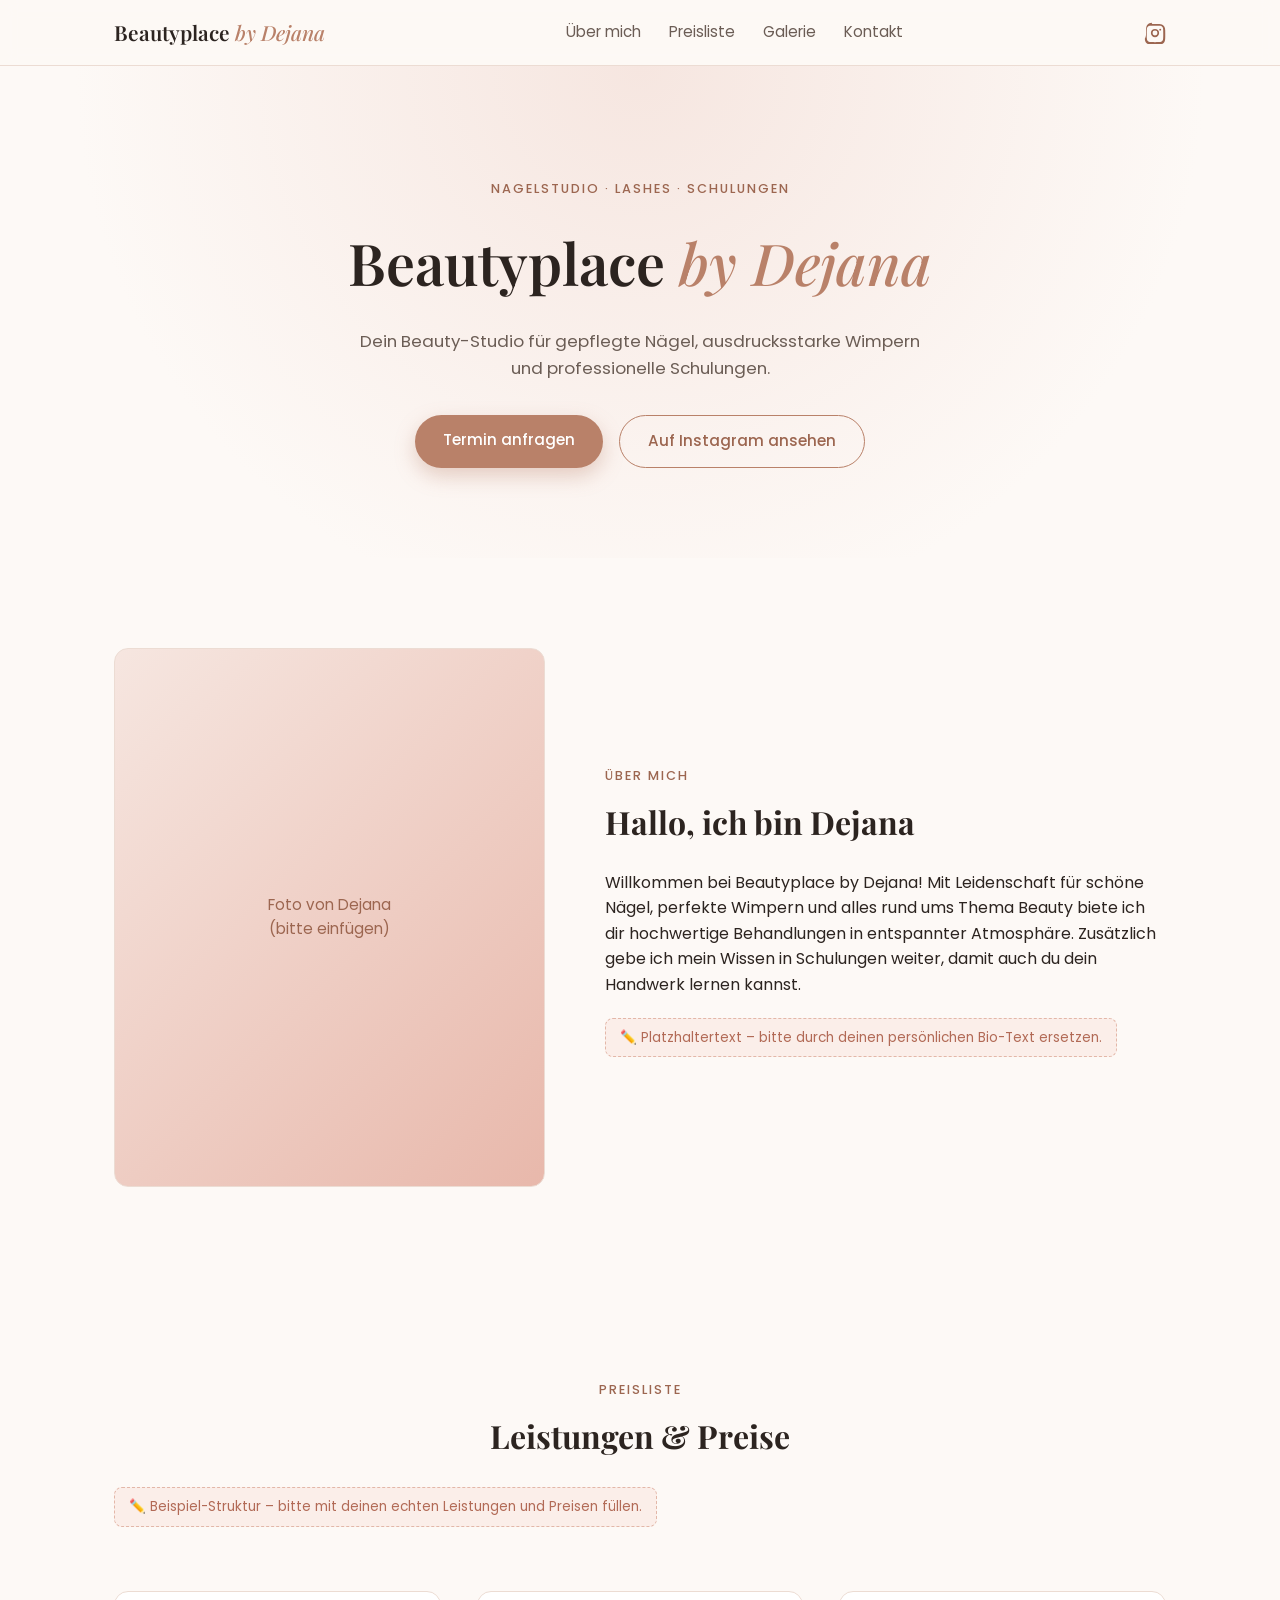
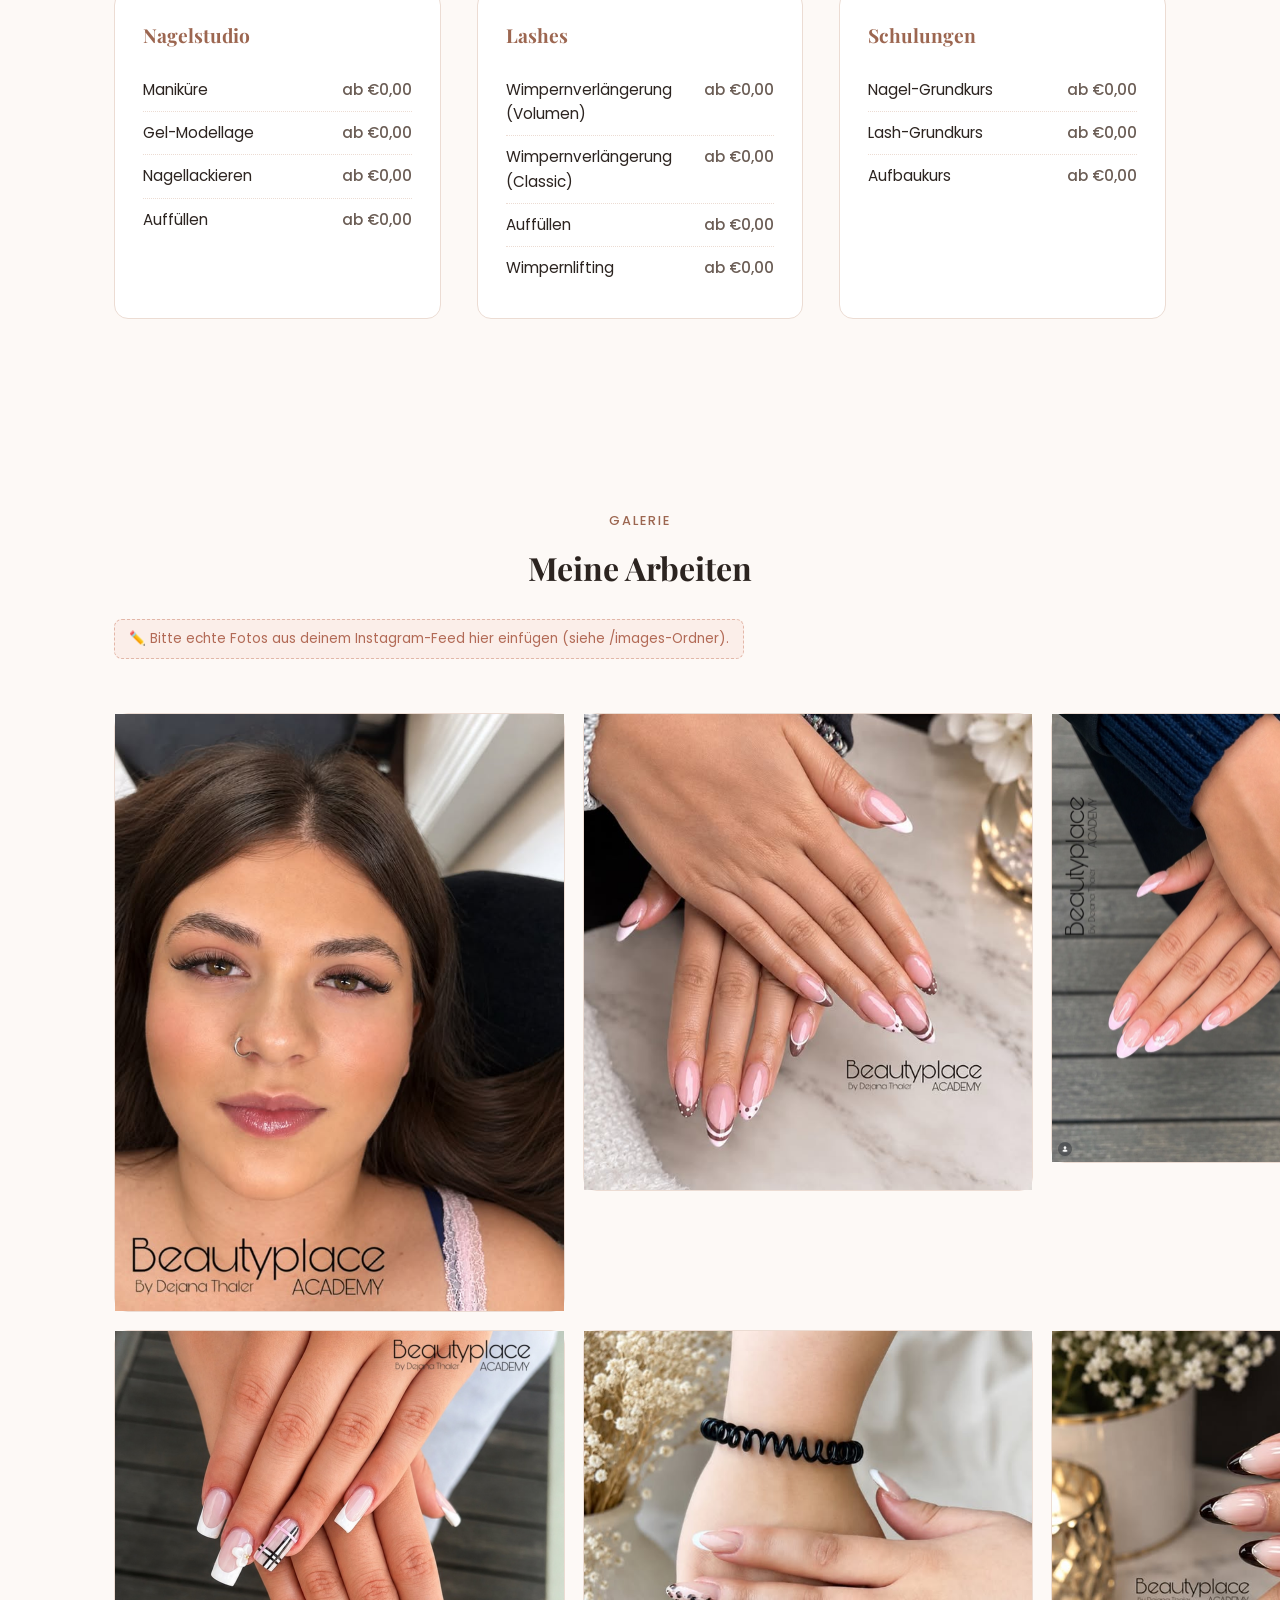
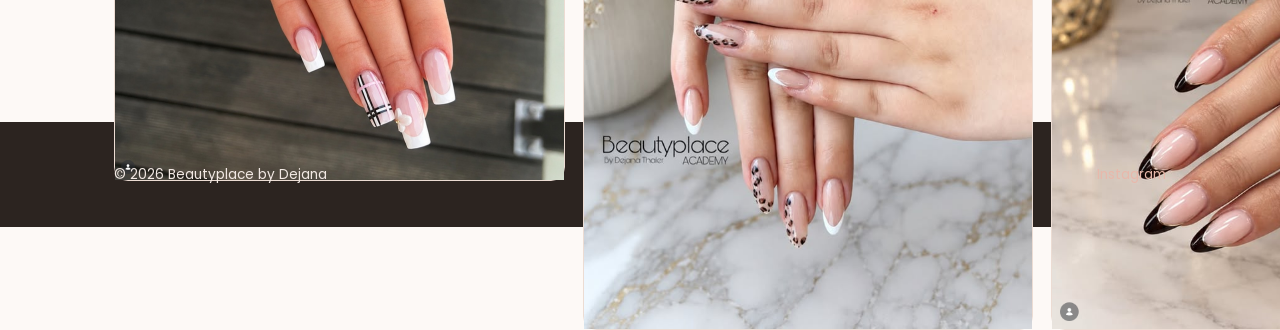
==== index.html @ 409ab1da "img created" ====
<!DOCTYPE html>
<html lang="de">
<head>
<meta charset="UTF-8">
<meta name="viewport" content="width=device-width, initial-scale=1.0">
<title>Beautyplace by Dejana</title>
<meta name="description" content="Beautyplace by Dejana – Nagelstudio, Lashes &amp; Schulungen. Preisliste, Galerie und Kontakt.">
<link rel="preconnect" href="https://fonts.googleapis.com">
<link rel="preconnect" href="https://fonts.gstatic.com" crossorigin>
<link href="https://fonts.googleapis.com/css2?family=Playfair+Display:wght@500;600;700&family=Poppins:wght@300;400;500;600&display=swap" rel="stylesheet">
<link rel="stylesheet" href="styles.css">
</head>
<body>

<header class="site-header">
  <div class="container header-inner">
    <a href="#top" class="logo">Beautyplace <span>by Dejana</span></a>
    <nav class="nav">
      <a href="#ueber-uns">Über mich</a>
      <a href="#preise">Preisliste</a>
      <a href="#galerie">Galerie</a>
      <a href="#kontakt">Kontakt</a>
    </nav>
    <a class="ig-link" href="https://www.instagram.com/beautyplace_by_dejana/" target="_blank" rel="noopener">
      <svg viewBox="0 0 24 24" width="22" height="22" fill="currentColor" aria-hidden="true"><path d="M12 2.2c3.2 0 3.6 0 4.8.1 1.2.1 2 .2 2.7.5.7.3 1.3.6 1.9 1.2.6.6.9 1.2 1.2 1.9.3.7.4 1.5.5 2.7.1 1.2.1 1.6.1 4.8s0 3.6-.1 4.8c-.1 1.2-.2 2-.5 2.7-.3.7-.6 1.3-1.2 1.9-.6.6-1.2.9-1.9 1.2-.7.3-1.5.4-2.7.5-1.2.1-1.6.1-4.8.1s-3.6 0-4.8-.1c-1.2-.1-2-.2-2.7-.5-.7-.3-1.3-.6-1.9-1.2-.6-.6-.9-1.2-1.2-1.9-.3-.7-.4-1.5-.5-2.7C2.2 15.6 2.2 15.2 2.2 12s0-3.6.1-4.8c.1-1.2.2-2 .5-2.7.3-.7.6-1.3 1.2-1.9.6-.6 1.2-.9 1.9-1.2.7-.3 1.5-.4 2.7-.5C8.4 2.2 8.8 2.2 12 2.2zm0 1.8c-3.1 0-3.5 0-4.7.1-1 .05-1.6.2-1.9.3-.5.2-.8.4-1.2.8-.4.4-.6.7-.8 1.2-.1.3-.3.9-.3 1.9-.1 1.2-.1 1.6-.1 4.7s0 3.5.1 4.7c.05 1 .2 1.6.3 1.9.2.5.4.8.8 1.2.4.4.7.6 1.2.8.3.1.9.3 1.9.3 1.2.1 1.6.1 4.7.1s3.5 0 4.7-.1c1-.05 1.6-.2 1.9-.3.5-.2.8-.4 1.2-.8.4-.4.6-.7.8-1.2.1-.3.3-.9.3-1.9.1-1.2.1-1.6.1-4.7s0-3.5-.1-4.7c-.05-1-.2-1.6-.3-1.9-.2-.5-.4-.8-.8-1.2-.4-.4-.7-.6-1.2-.8-.3-.1-.9-.3-1.9-.3-1.2-.1-1.6-.1-4.7-.1zm0 3.5a4.5 4.5 0 110 9 4.5 4.5 0 010-9zm0 1.8a2.7 2.7 0 100 5.4 2.7 2.7 0 000-5.4zm5.7-2a1.05 1.05 0 110 2.1 1.05 1.05 0 010-2.1z"/></svg>
    </a>
    <button class="nav-toggle" aria-label="Menü öffnen" aria-expanded="false">
      <span></span><span></span><span></span>
    </button>
  </div>
</header>

<main id="top">

  <section class="hero">
    <div class="container hero-inner">
      <p class="eyebrow">Nagelstudio · Lashes · Schulungen</p>
      <h1>Beautyplace <span>by Dejana</span></h1>
      <p class="hero-sub">Dein Beauty-Studio für gepflegte Nägel, ausdrucksstarke Wimpern und professionelle Schulungen.</p>
      <div class="hero-cta">
        <a href="#kontakt" class="btn btn-primary">Termin anfragen</a>
        <a href="https://www.instagram.com/beautyplace_by_dejana/" target="_blank" rel="noopener" class="btn btn-ghost">Auf Instagram ansehen</a>
      </div>
    </div>
  </section>

  <section id="ueber-uns" class="section ueber-uns">
    <div class="container two-col">
      <div class="portrait-placeholder">
        <span>Foto von Dejana<br>(bitte einfügen)</span>
      </div>
      <div>
        <p class="section-label">Über mich</p>
        <h2>Hallo, ich bin Dejana</h2>
        <!-- PLATZHALTER: Bitte durch echten Bio-Text ersetzen -->
        <p>
          Willkommen bei Beautyplace by Dejana! Mit Leidenschaft für schöne Nägel, perfekte
          Wimpern und alles rund ums Thema Beauty biete ich dir hochwertige Behandlungen in
          entspannter Atmosphäre. Zusätzlich gebe ich mein Wissen in Schulungen weiter, damit
          auch du dein Handwerk lernen kannst.
        </p>
        <p class="placeholder-note">✏️ Platzhaltertext – bitte durch deinen persönlichen Bio-Text ersetzen.</p>
      </div>
    </div>
  </section>

  <section id="preise" class="section preise">
    <div class="container">
      <p class="section-label center">Preisliste</p>
      <h2 class="center">Leistungen &amp; Preise</h2>
      <p class="placeholder-note center">✏️ Beispiel-Struktur – bitte mit deinen echten Leistungen und Preisen füllen.</p>

      <div class="price-groups">
        <div class="price-group">
          <h3>Nagelstudio</h3>
          <ul class="price-list">
            <li><span>Maniküre</span><span class="dots"></span><span class="price">ab €0,00</span></li>
            <li><span>Gel-Modellage</span><span class="dots"></span><span class="price">ab €0,00</span></li>
            <li><span>Nagellackieren</span><span class="dots"></span><span class="price">ab €0,00</span></li>
            <li><span>Auffüllen</span><span class="dots"></span><span class="price">ab €0,00</span></li>
          </ul>
        </div>

        <div class="price-group">
          <h3>Lashes</h3>
          <ul class="price-list">
            <li><span>Wimpernverlängerung (Volumen)</span><span class="dots"></span><span class="price">ab €0,00</span></li>
            <li><span>Wimpernverlängerung (Classic)</span><span class="dots"></span><span class="price">ab €0,00</span></li>
            <li><span>Auffüllen</span><span class="dots"></span><span class="price">ab €0,00</span></li>
            <li><span>Wimpernlifting</span><span class="dots"></span><span class="price">ab €0,00</span></li>
          </ul>
        </div>

        <div class="price-group">
          <h3>Schulungen</h3>
          <ul class="price-list">
            <li><span>Nagel-Grundkurs</span><span class="dots"></span><span class="price">ab €0,00</span></li>
            <li><span>Lash-Grundkurs</span><span class="dots"></span><span class="price">ab €0,00</span></li>
            <li><span>Aufbaukurs</span><span class="dots"></span><span class="price">ab €0,00</span></li>
          </ul>
        </div>
      </div>
    </div>
  </section>

  <section id="galerie" class="section galerie">
    <div class="container">
      <p class="section-label center">Galerie</p>
      <h2 class="center">Meine Arbeiten</h2>
      <p class="placeholder-note center">✏️ Bitte echte Fotos aus deinem Instagram-Feed hier einfügen (siehe /images-Ordner).</p>
      <div class="gallery-grid">
        <div class="gallery-item"><span><img src="./images/lashes_1.png" alt=""></span></div>
        <div class="gallery-item"><span><img src="./images/nails_1.png" alt=""></span></div>
        <div class="gallery-item"><span><img src="./images/nails_2.png" alt=""></span></div>
        <div class="gallery-item"><span><img src="./images/nails_3.png" alt=""></span></div>
        <div class="gallery-item"><span><img src="./images/nails_4.png" alt=""></span></div>
        <div class="gallery-item"><span><img src="./images/nails_5.png" alt=""></span></div>
      </div>
    </div>
  </section>

</main>

<footer class="site-footer">
  <div class="container footer-inner">
    <p>&copy; <span id="year"></span> Beautyplace by Dejana</p>
    <a href="https://www.instagram.com/beautyplace_by_dejana/" target="_blank" rel="noopener">Instagram</a>
  </div>
</footer>

<script src="script.js"></script>
</body>
</html>
---- styles.css ----
:root {
  --blush: #f6e6e0;
  --blush-dark: #e8b8ab;
  --rose-gold: #b98169;
  --rose-gold-dark: #9c6650;
  --cream: #fdf9f6;
  --ink: #2c2420;
  --ink-soft: #6b5d55;
  --border: #ecdcd3;
  --radius: 14px;
  --max-width: 1100px;
}

* { box-sizing: border-box; }
html { scroll-behavior: smooth; }

body {
  margin: 0;
  font-family: 'Poppins', sans-serif;
  color: var(--ink);
  background: var(--cream);
  line-height: 1.6;
}

h1, h2, h3, .logo {
  font-family: 'Playfair Display', serif;
  margin: 0;
}

.container {
  max-width: var(--max-width);
  margin: 0 auto;
  padding: 0 24px;
}

img { max-width: 100%; display: block; }

a { color: inherit; text-decoration: none; }

/* Header */
.site-header {
  position: sticky;
  top: 0;
  z-index: 50;
  background: rgba(253, 249, 246, 0.9);
  backdrop-filter: blur(8px);
  border-bottom: 1px solid var(--border);
}

.header-inner {
  display: flex;
  align-items: center;
  justify-content: space-between;
  padding-top: 16px;
  padding-bottom: 16px;
  gap: 20px;
}

.logo {
  font-size: 1.3rem;
  font-weight: 600;
  color: var(--ink);
  white-space: nowrap;
}
.logo span { color: var(--rose-gold); font-style: italic; font-weight: 500; }

.nav {
  display: flex;
  gap: 28px;
  flex: 1;
  justify-content: center;
}
.nav a {
  font-size: 0.95rem;
  color: var(--ink-soft);
  transition: color .2s;
}
.nav a:hover { color: var(--rose-gold-dark); }

.ig-link {
  color: var(--rose-gold-dark);
  display: flex;
  align-items: center;
}

.nav-toggle {
  display: none;
  flex-direction: column;
  gap: 5px;
  background: none;
  border: none;
  cursor: pointer;
  padding: 6px;
}
.nav-toggle span {
  width: 22px;
  height: 2px;
  background: var(--ink);
  display: block;
}

/* Hero */
.hero {
  padding: 100px 0 90px;
  text-align: center;
  background: radial-gradient(circle at 50% 0%, var(--blush) 0%, var(--cream) 70%);
}
.eyebrow {
  text-transform: uppercase;
  letter-spacing: 2px;
  font-size: 0.8rem;
  color: var(--rose-gold-dark);
  margin-bottom: 16px;
  font-weight: 500;
}
.hero h1 {
  font-size: clamp(2.4rem, 5vw, 3.6rem);
  font-weight: 600;
}
.hero h1 span { color: var(--rose-gold); font-style: italic; font-weight: 500; }
.hero-sub {
  max-width: 560px;
  margin: 20px auto 0;
  color: var(--ink-soft);
  font-size: 1.05rem;
}
.hero-cta {
  margin-top: 34px;
  display: flex;
  gap: 16px;
  justify-content: center;
  flex-wrap: wrap;
}

.btn {
  display: inline-block;
  padding: 13px 28px;
  border-radius: 999px;
  font-size: 0.95rem;
  font-weight: 500;
  transition: transform .15s, box-shadow .15s, background .2s;
}
.btn-primary {
  background: var(--rose-gold);
  color: #fff;
  box-shadow: 0 8px 20px rgba(185, 129, 105, 0.35);
}
.btn-primary:hover { background: var(--rose-gold-dark); transform: translateY(-1px); }
.btn-ghost {
  border: 1.5px solid var(--rose-gold);
  color: var(--rose-gold-dark);
}
.btn-ghost:hover { background: var(--blush); }

/* Sections */
.section { padding: 90px 0; }
.section-label {
  text-transform: uppercase;
  letter-spacing: 2px;
  font-size: 0.8rem;
  color: var(--rose-gold-dark);
  font-weight: 500;
  margin-bottom: 10px;
}
.section h2 { font-size: 2rem; margin-bottom: 22px; }
.center { text-align: center; }
.placeholder-note {
  font-size: 0.85rem;
  color: #b26a56;
  background: #fbeee9;
  border: 1px dashed #e3b7a8;
  padding: 8px 14px;
  border-radius: 8px;
  display: inline-block;
  margin: 4px 0 24px;
}

.two-col {
  display: grid;
  grid-template-columns: 1fr 1.3fr;
  gap: 60px;
  align-items: center;
}

.portrait-placeholder {
  aspect-ratio: 4 / 5;
  border-radius: var(--radius);
  background: linear-gradient(135deg, var(--blush) 0%, var(--blush-dark) 100%);
  display: flex;
  align-items: center;
  justify-content: center;
  text-align: center;
  color: var(--rose-gold-dark);
  font-size: 0.95rem;
  border: 1px solid var(--border);
}

/* Preise */
.price-groups {
  display: grid;
  grid-template-columns: repeat(auto-fit, minmax(260px, 1fr));
  gap: 36px;
  margin-top: 40px;
}
.price-group {
  background: #fff;
  border: 1px solid var(--border);
  border-radius: var(--radius);
  padding: 28px;
}
.price-group h3 {
  font-size: 1.2rem;
  color: var(--rose-gold-dark);
  margin-bottom: 18px;
}
.price-list { list-style: none; margin: 0; padding: 0; }
.price-list li {
  display: flex;
  align-items: baseline;
  gap: 8px;
  padding: 9px 0;
  border-bottom: 1px dotted var(--border);
  font-size: 0.95rem;
}
.price-list li:last-child { border-bottom: none; }
.price-list .dots { flex: 1; }
.price-list .price {
  color: var(--ink-soft);
  font-weight: 500;
  white-space: nowrap;
}

/* Galerie */
.gallery-grid {
  display: grid;
  grid-template-columns: repeat(3, 1fr);
  gap: 18px;
  margin-top: 30px;
}
.gallery-item {
  aspect-ratio: 1 / 1;
  border-radius: var(--radius);
  background: linear-gradient(135deg, var(--blush) 0%, #f0d3c8 100%);
  display: flex;
  align-items: center;
  justify-content: center;
  color: var(--rose-gold-dark);
  font-size: 0.9rem;
  border: 1px solid var(--border);
}

/* Kontakt */
.contact-list {
  list-style: none;
  padding: 0;
  margin: 0;
  display: flex;
  flex-direction: column;
  gap: 10px;
  font-size: 0.95rem;
}
.contact-list a { color: var(--rose-gold-dark); text-decoration: underline; }

.contact-form {
  background: #fff;
  border: 1px solid var(--border);
  border-radius: var(--radius);
  padding: 28px;
  display: flex;
  flex-direction: column;
  gap: 16px;
}
.contact-form label {
  display: flex;
  flex-direction: column;
  gap: 6px;
  font-size: 0.9rem;
  color: var(--ink-soft);
}
.contact-form input,
.contact-form textarea {
  font-family: inherit;
  font-size: 0.95rem;
  padding: 10px 12px;
  border: 1px solid var(--border);
  border-radius: 8px;
  background: var(--cream);
  color: var(--ink);
}
.contact-form input:focus,
.contact-form textarea:focus {
  outline: 2px solid var(--rose-gold);
  outline-offset: 1px;
}
.form-note {
  font-size: 0.78rem;
  color: var(--ink-soft);
  margin: 0;
}

/* Footer */
.site-footer {
  background: var(--ink);
  color: #f2e9e4;
  padding: 28px 0;
}
.footer-inner {
  display: flex;
  justify-content: space-between;
  align-items: center;
  font-size: 0.85rem;
}
.footer-inner a { color: var(--blush-dark); }

/* Responsive */
@media (max-width: 780px) {
  .nav {
    display: none;
    position: absolute;
    top: 100%;
    left: 0;
    right: 0;
    background: var(--cream);
    border-bottom: 1px solid var(--border);
    flex-direction: column;
    align-items: center;
    padding: 20px 0;
    gap: 18px;
  }
  .nav.nav-open { display: flex; }
  .nav-toggle { display: flex; }
  .site-header { position: sticky; }
  .header-inner { position: relative; }
  .two-col { grid-template-columns: 1fr; }
  .gallery-grid { grid-template-columns: repeat(2, 1fr); }
}
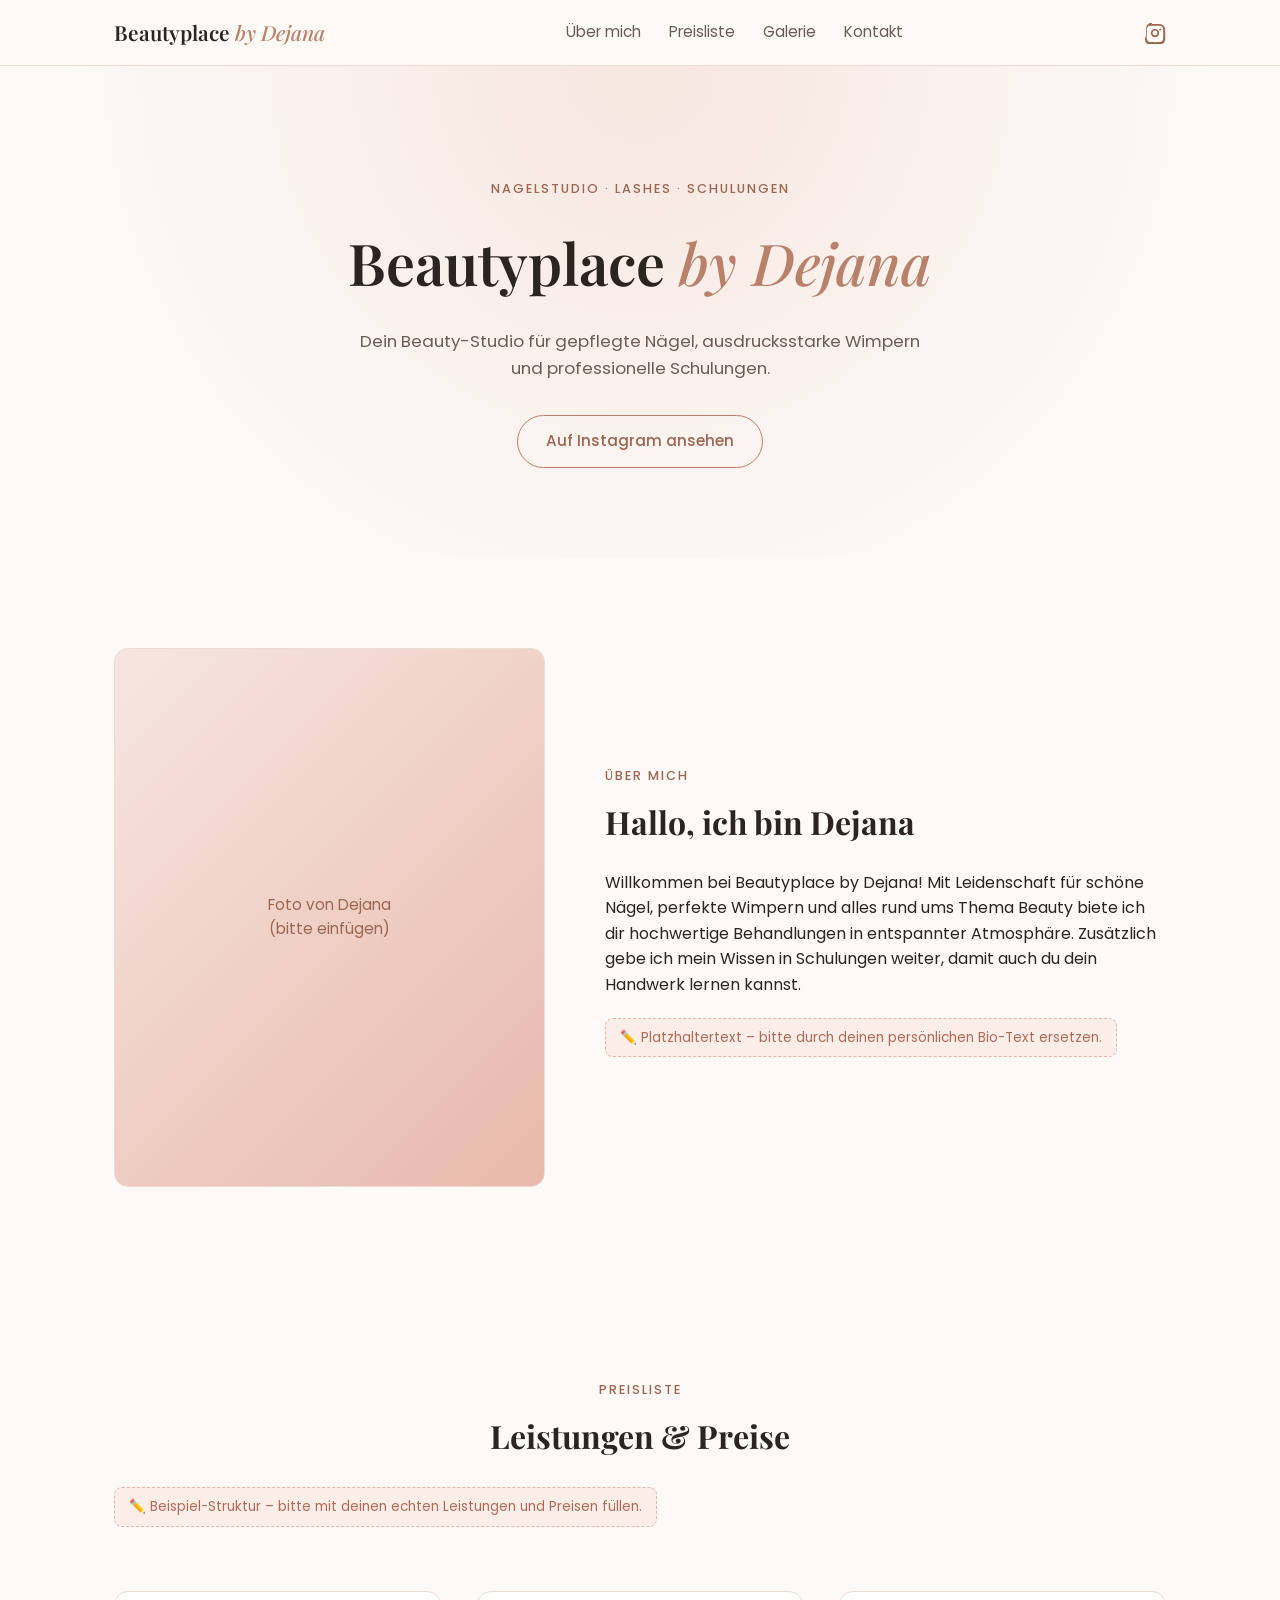
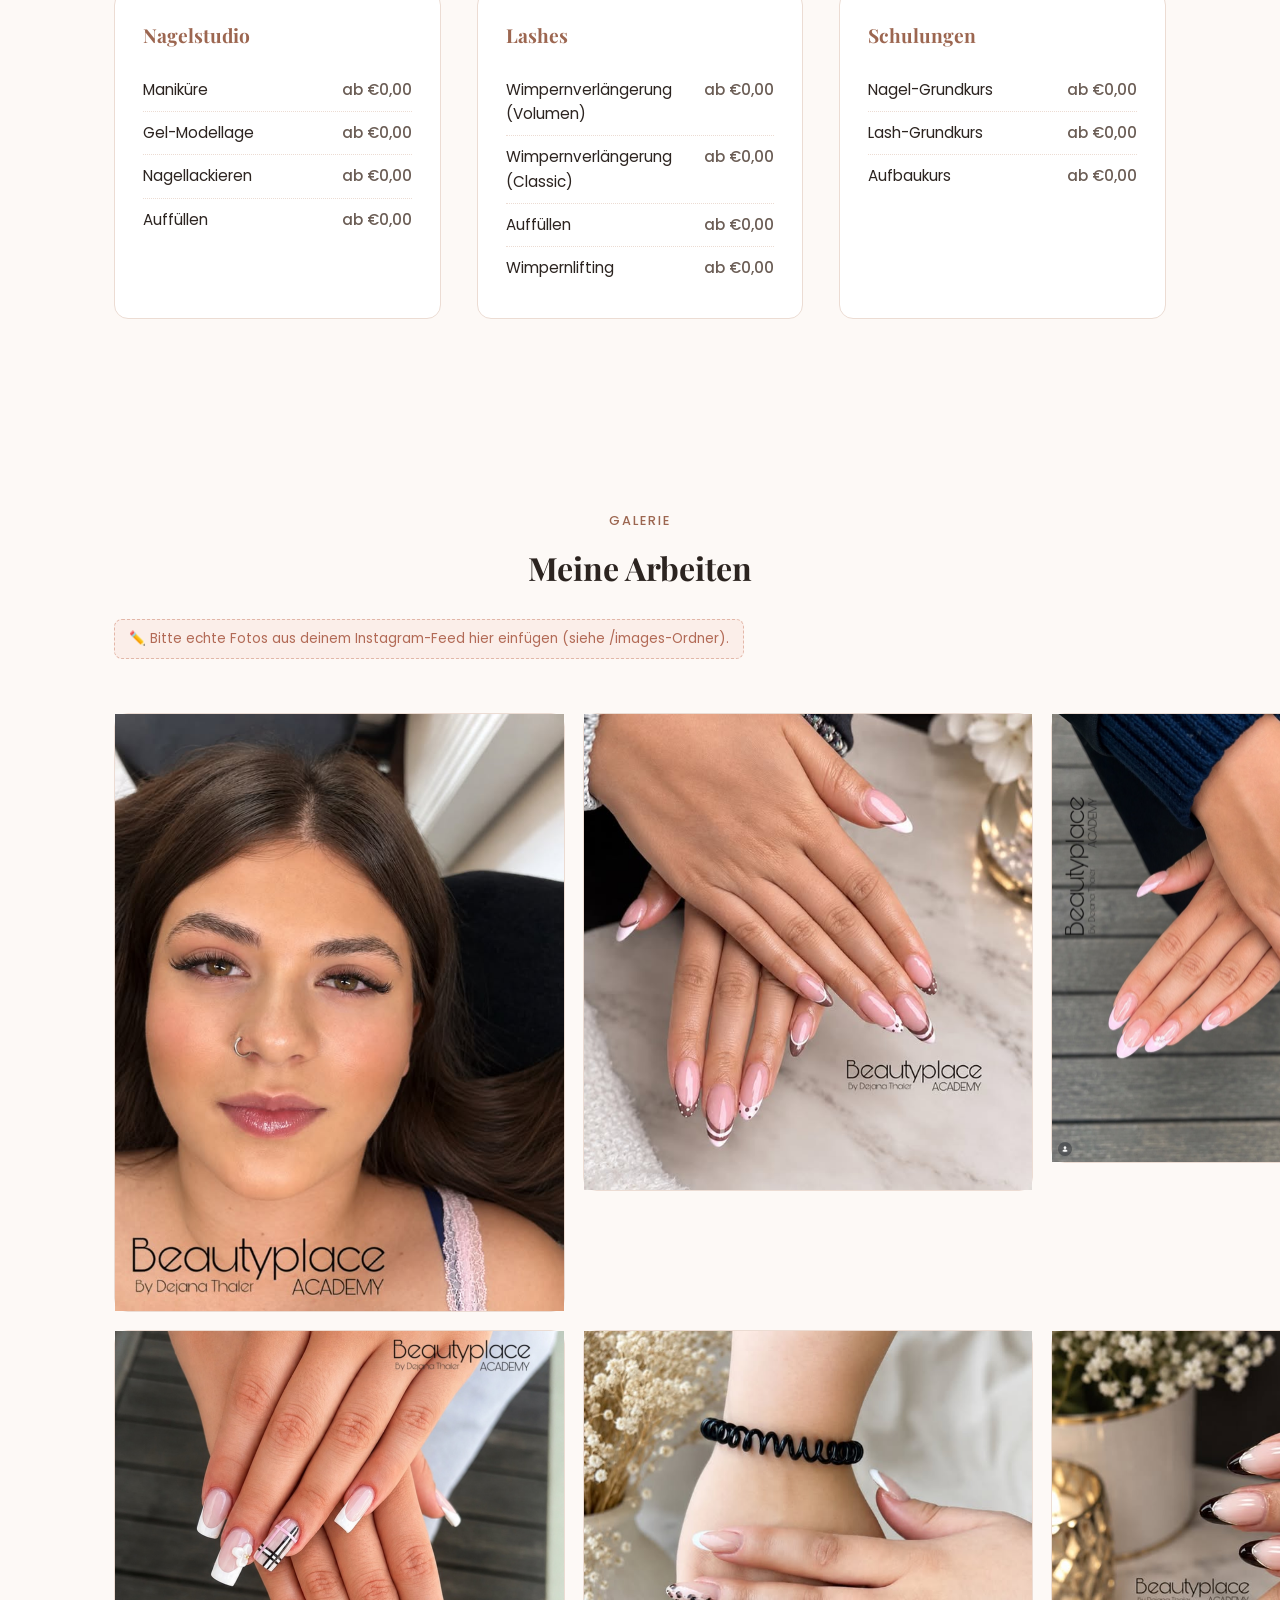
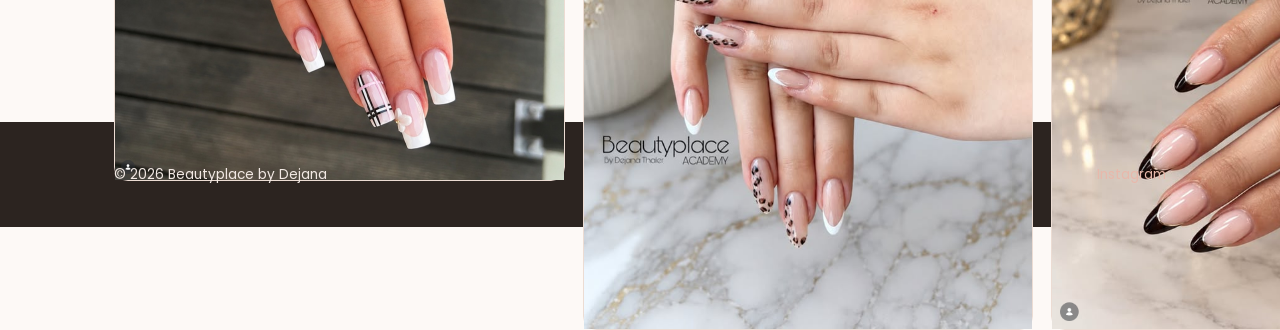
==== commit 13d6fd2e: "button delete" ====
--- a/index.html
+++ b/index.html
@@ -38,7 +38,6 @@
       <h1>Beautyplace <span>by Dejana</span></h1>
       <p class="hero-sub">Dein Beauty-Studio für gepflegte Nägel, ausdrucksstarke Wimpern und professionelle Schulungen.</p>
       <div class="hero-cta">
-        <a href="#kontakt" class="btn btn-primary">Termin anfragen</a>
         <a href="https://www.instagram.com/beautyplace_by_dejana/" target="_blank" rel="noopener" class="btn btn-ghost">Auf Instagram ansehen</a>
       </div>
     </div>
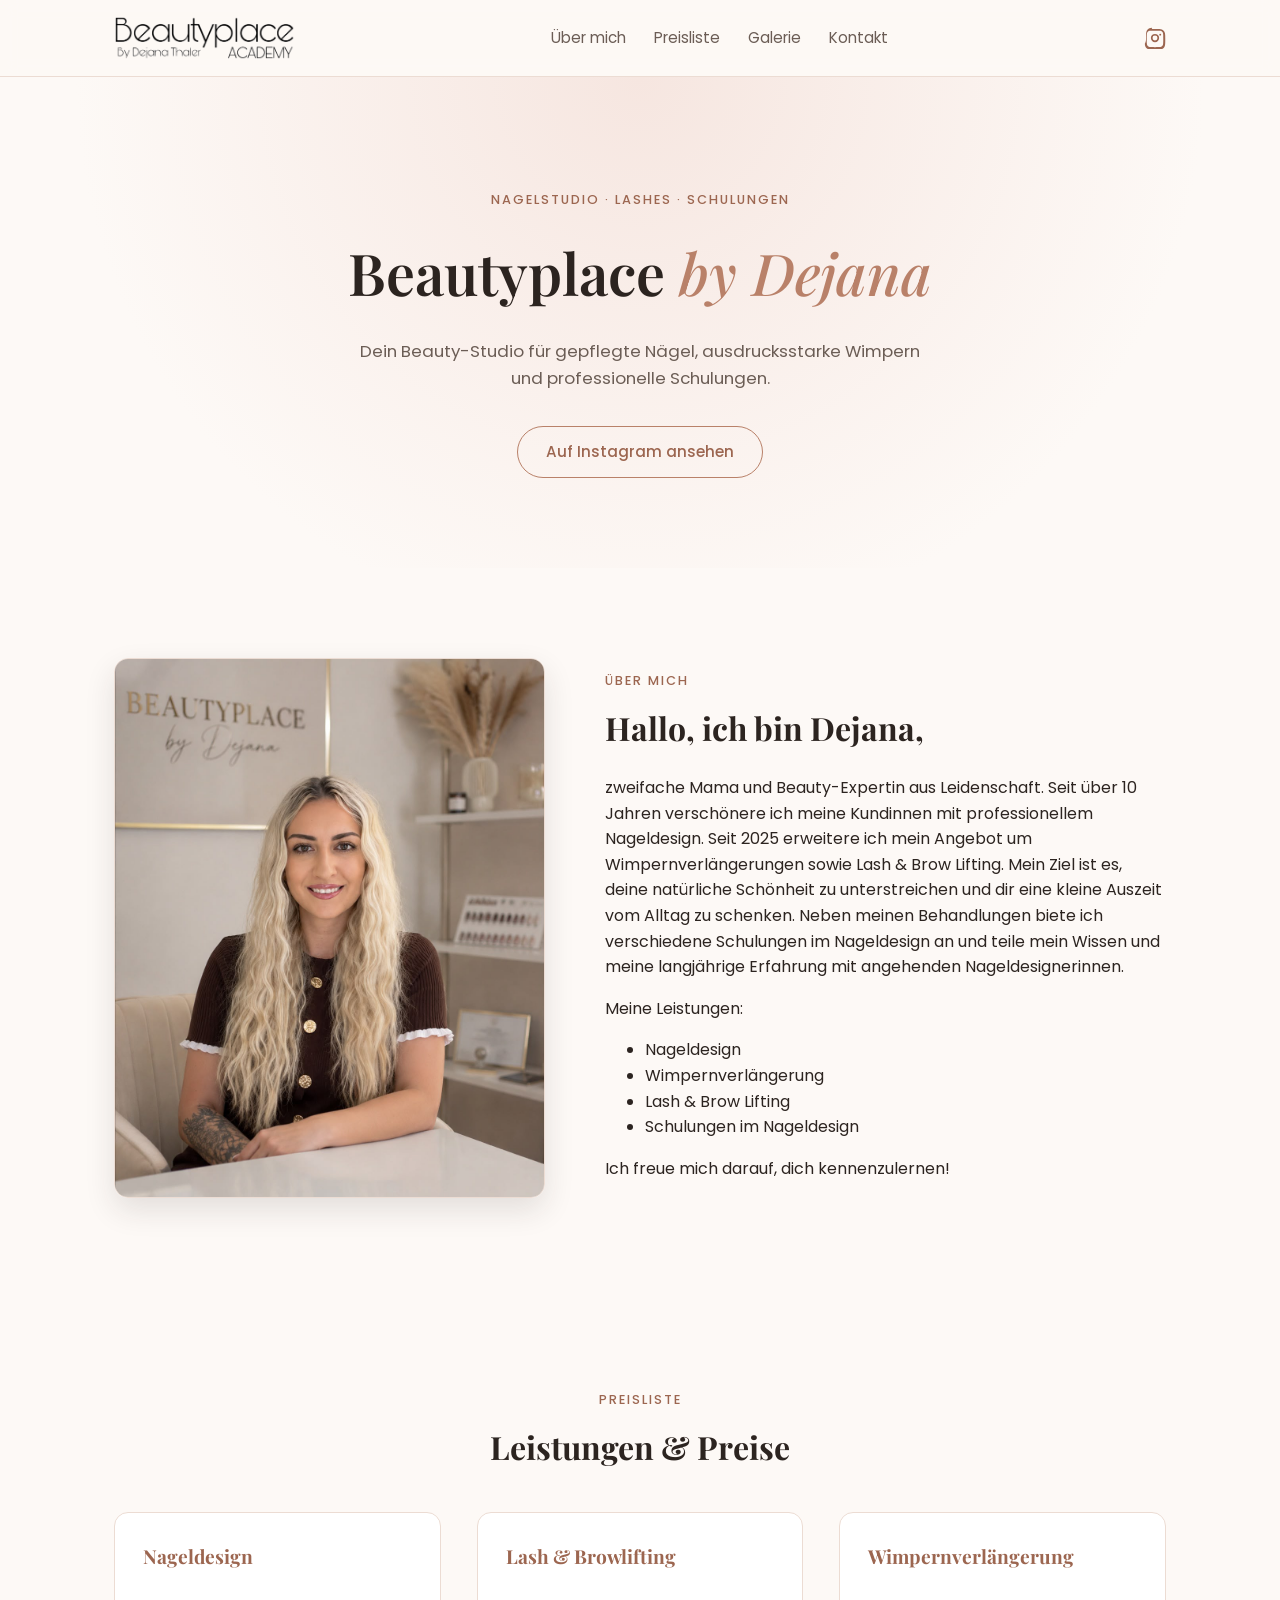
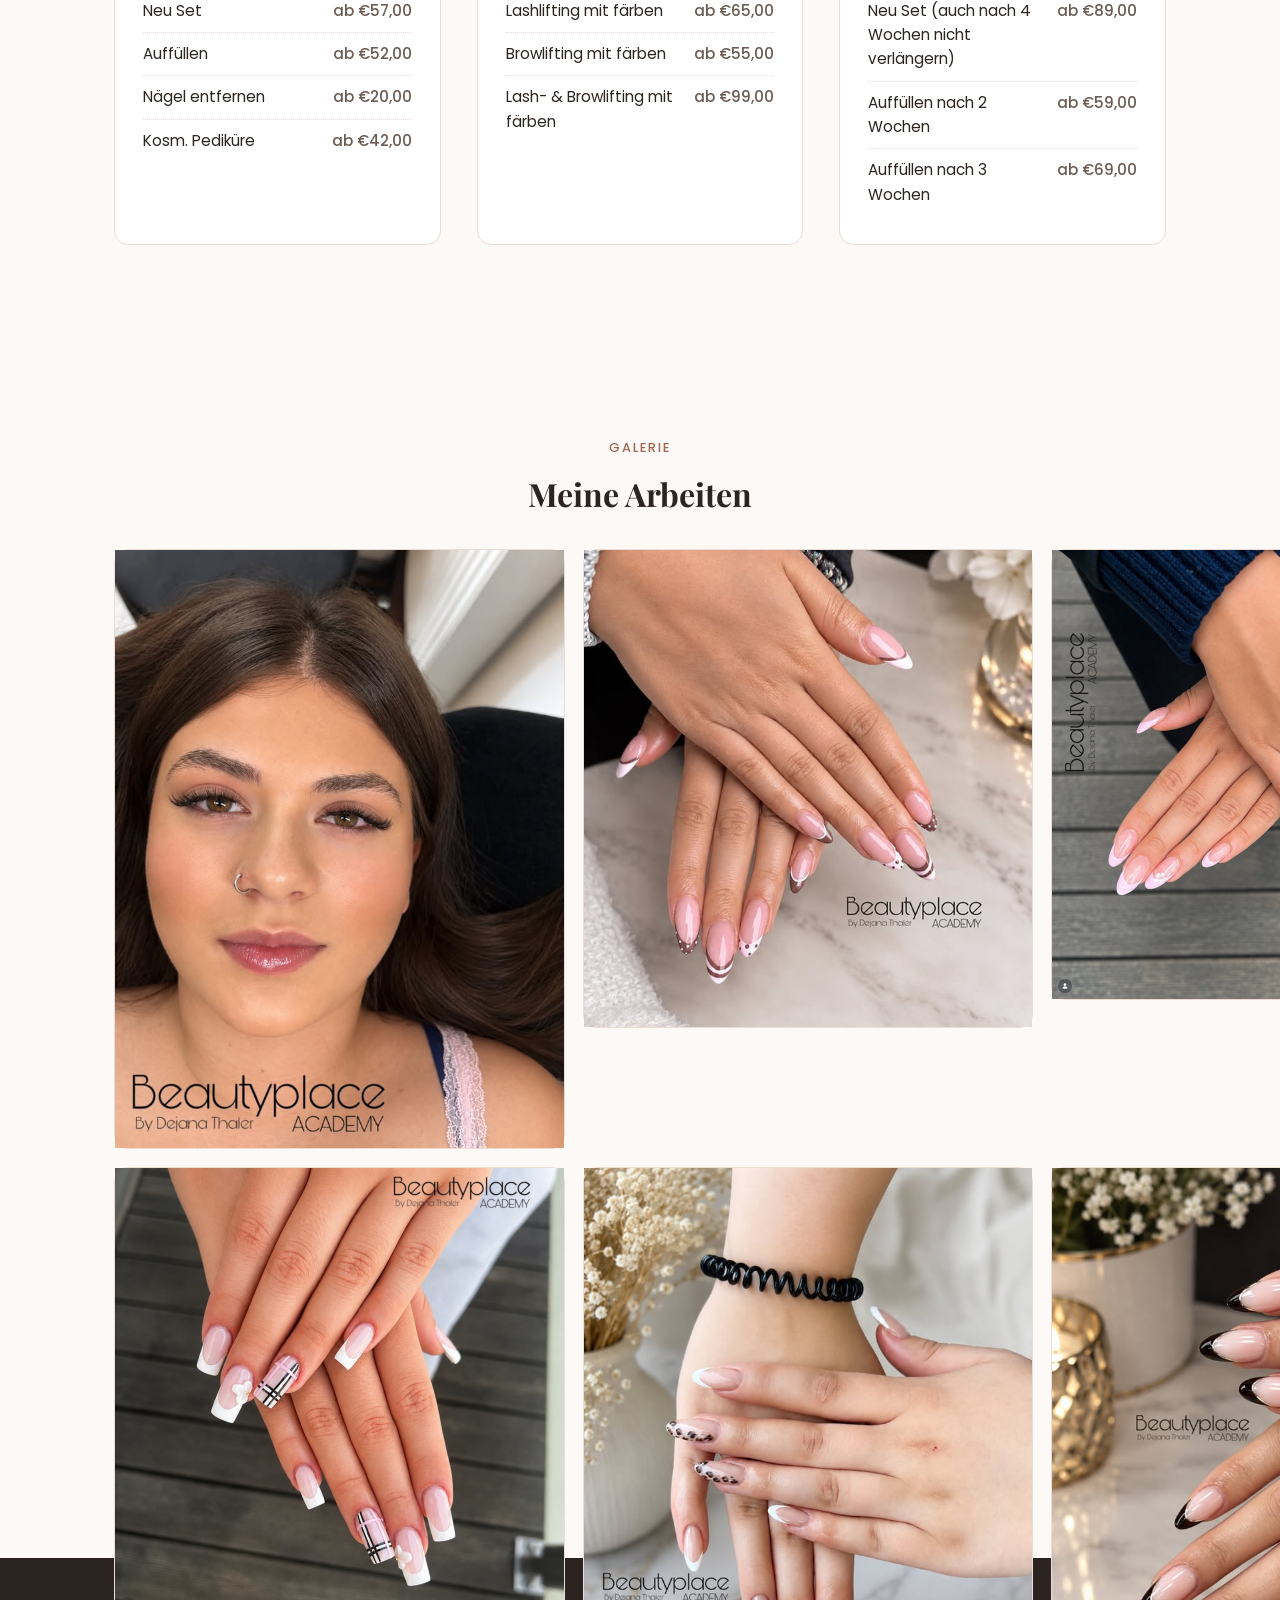
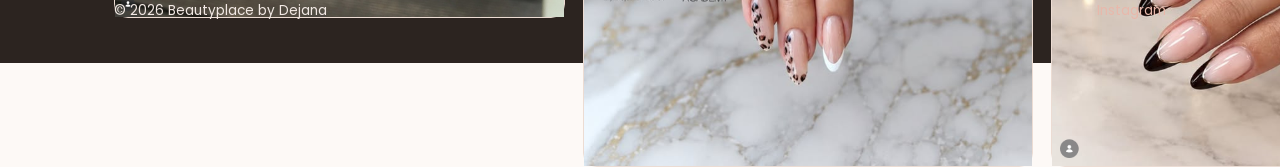
==== commit ede2e802: "Context added" ====
--- a/index.html
+++ b/index.html
@@ -14,7 +14,7 @@
 
 <header class="site-header">
   <div class="container header-inner">
-    <a href="#top" class="logo">Beautyplace <span>by Dejana</span></a>
+    <a href="#top" class="logo"><img src="./images/logo_header.png" alt="Beautyplace by Dejana Thaler – Academy"></a>
     <nav class="nav">
       <a href="#ueber-uns">Über mich</a>
       <a href="#preise">Preisliste</a>
@@ -45,20 +45,30 @@
 
   <section id="ueber-uns" class="section ueber-uns">
     <div class="container two-col">
-      <div class="portrait-placeholder">
-        <span>Foto von Dejana<br>(bitte einfügen)</span>
+      <div class="portrait">
+        <img src="./images/dejana_1.jpeg" alt="Dejana im Beautyplace-Studio">
       </div>
       <div>
         <p class="section-label">Über mich</p>
-        <h2>Hallo, ich bin Dejana</h2>
-        <!-- PLATZHALTER: Bitte durch echten Bio-Text ersetzen -->
+        <h2>Hallo, ich bin Dejana,</h2>
         <p>
-          Willkommen bei Beautyplace by Dejana! Mit Leidenschaft für schöne Nägel, perfekte
-          Wimpern und alles rund ums Thema Beauty biete ich dir hochwertige Behandlungen in
-          entspannter Atmosphäre. Zusätzlich gebe ich mein Wissen in Schulungen weiter, damit
-          auch du dein Handwerk lernen kannst.
+            zweifache Mama und Beauty-Expertin aus Leidenschaft.
+
+            Seit über 10 Jahren verschönere ich meine Kundinnen mit professionellem Nageldesign. Seit 2025 erweitere ich mein Angebot um Wimpernverlängerungen sowie Lash & Brow Lifting.
+
+            Mein Ziel ist es, deine natürliche Schönheit zu unterstreichen und dir eine kleine Auszeit vom Alltag zu schenken.
+
+            Neben meinen Behandlungen biete ich verschiedene Schulungen im Nageldesign an und teile mein Wissen und meine langjährige Erfahrung mit angehenden Nageldesignerinnen.
+            
         </p>
-        <p class="placeholder-note">✏️ Platzhaltertext – bitte durch deinen persönlichen Bio-Text ersetzen.</p>
+        <p style="font: bold;">Meine Leistungen:</p>
+        <ul>
+          <li>Nageldesign</li>
+          <li>Wimpernverlängerung</li>
+          <li>Lash & Brow Lifting</li>
+          <li>Schulungen im Nageldesign</li>
+        </ul>
+        <p>Ich freue mich darauf, dich kennenzulernen!</p>
       </div>
     </div>
   </section>
@@ -67,35 +77,33 @@
     <div class="container">
       <p class="section-label center">Preisliste</p>
       <h2 class="center">Leistungen &amp; Preise</h2>
-      <p class="placeholder-note center">✏️ Beispiel-Struktur – bitte mit deinen echten Leistungen und Preisen füllen.</p>
 
       <div class="price-groups">
         <div class="price-group">
-          <h3>Nagelstudio</h3>
+          <h3>Nageldesign</h3>
           <ul class="price-list">
-            <li><span>Maniküre</span><span class="dots"></span><span class="price">ab €0,00</span></li>
-            <li><span>Gel-Modellage</span><span class="dots"></span><span class="price">ab €0,00</span></li>
-            <li><span>Nagellackieren</span><span class="dots"></span><span class="price">ab €0,00</span></li>
-            <li><span>Auffüllen</span><span class="dots"></span><span class="price">ab €0,00</span></li>
+            <li><span>Neu Set</span><span class="dots"></span><span class="price">ab €57,00</span></li>
+            <li><span>Auffüllen</span><span class="dots"></span><span class="price">ab €52,00</span></li>
+            <li><span>Nägel entfernen</span><span class="dots"></span><span class="price">ab €20,00</span></li>
+            <li><span>Kosm. Pediküre</span><span class="dots"></span><span class="price">ab €42,00</span></li>
           </ul>
         </div>
 
         <div class="price-group">
-          <h3>Lashes</h3>
+          <h3>Lash & Browlifting</h3>
           <ul class="price-list">
-            <li><span>Wimpernverlängerung (Volumen)</span><span class="dots"></span><span class="price">ab €0,00</span></li>
-            <li><span>Wimpernverlängerung (Classic)</span><span class="dots"></span><span class="price">ab €0,00</span></li>
-            <li><span>Auffüllen</span><span class="dots"></span><span class="price">ab €0,00</span></li>
-            <li><span>Wimpernlifting</span><span class="dots"></span><span class="price">ab €0,00</span></li>
+            <li><span>Lashlifting mit färben</span><span class="dots"></span><span class="price">ab €65,00</span></li>
+            <li><span>Browlifting mit färben</span><span class="dots"></span><span class="price">ab €55,00</span></li>
+            <li><span>Lash- & Browlifting mit färben</span><span class="dots"></span><span class="price">ab €99,00</span></li>
           </ul>
         </div>
 
         <div class="price-group">
-          <h3>Schulungen</h3>
+          <h3>Wimpernverlängerung</h3>
           <ul class="price-list">
-            <li><span>Nagel-Grundkurs</span><span class="dots"></span><span class="price">ab €0,00</span></li>
-            <li><span>Lash-Grundkurs</span><span class="dots"></span><span class="price">ab €0,00</span></li>
-            <li><span>Aufbaukurs</span><span class="dots"></span><span class="price">ab €0,00</span></li>
+            <li><span>Neu Set (auch nach 4 Wochen nicht verlängern)</span><span class="dots"></span><span class="price">ab €89,00</span></li>
+            <li><span>Auffüllen nach 2 Wochen</span><span class="dots"></span><span class="price">ab €59,00</span></li>
+            <li><span>Auffüllen nach 3 Wochen</span><span class="dots"></span><span class="price">ab €69,00</span></li>
           </ul>
         </div>
       </div>
@@ -106,7 +114,6 @@
     <div class="container">
       <p class="section-label center">Galerie</p>
       <h2 class="center">Meine Arbeiten</h2>
-      <p class="placeholder-note center">✏️ Bitte echte Fotos aus deinem Instagram-Feed hier einfügen (siehe /images-Ordner).</p>
       <div class="gallery-grid">
         <div class="gallery-item"><span><img src="./images/lashes_1.png" alt=""></span></div>
         <div class="gallery-item"><span><img src="./images/nails_1.png" alt=""></span></div>
--- a/styles.css
+++ b/styles.css
@@ -63,6 +63,7 @@
   white-space: nowrap;
 }
 .logo span { color: var(--rose-gold); font-style: italic; font-weight: 500; }
+.logo img { height: 44px; width: auto; }
 
 .nav {
   display: flex;
@@ -182,17 +183,18 @@
   align-items: center;
 }
 
-.portrait-placeholder {
+.portrait {
   aspect-ratio: 4 / 5;
   border-radius: var(--radius);
-  background: linear-gradient(135deg, var(--blush) 0%, var(--blush-dark) 100%);
-  display: flex;
-  align-items: center;
-  justify-content: center;
-  text-align: center;
-  color: var(--rose-gold-dark);
-  font-size: 0.95rem;
-  border: 1px solid var(--border);
+  overflow: hidden;
+  border: 1px solid var(--border);
+  box-shadow: 0 12px 30px rgba(44, 36, 32, 0.12);
+}
+.portrait img {
+  width: 100%;
+  height: 100%;
+  object-fit: cover;
+  object-position: center 30%;
 }
 
 /* Preise */
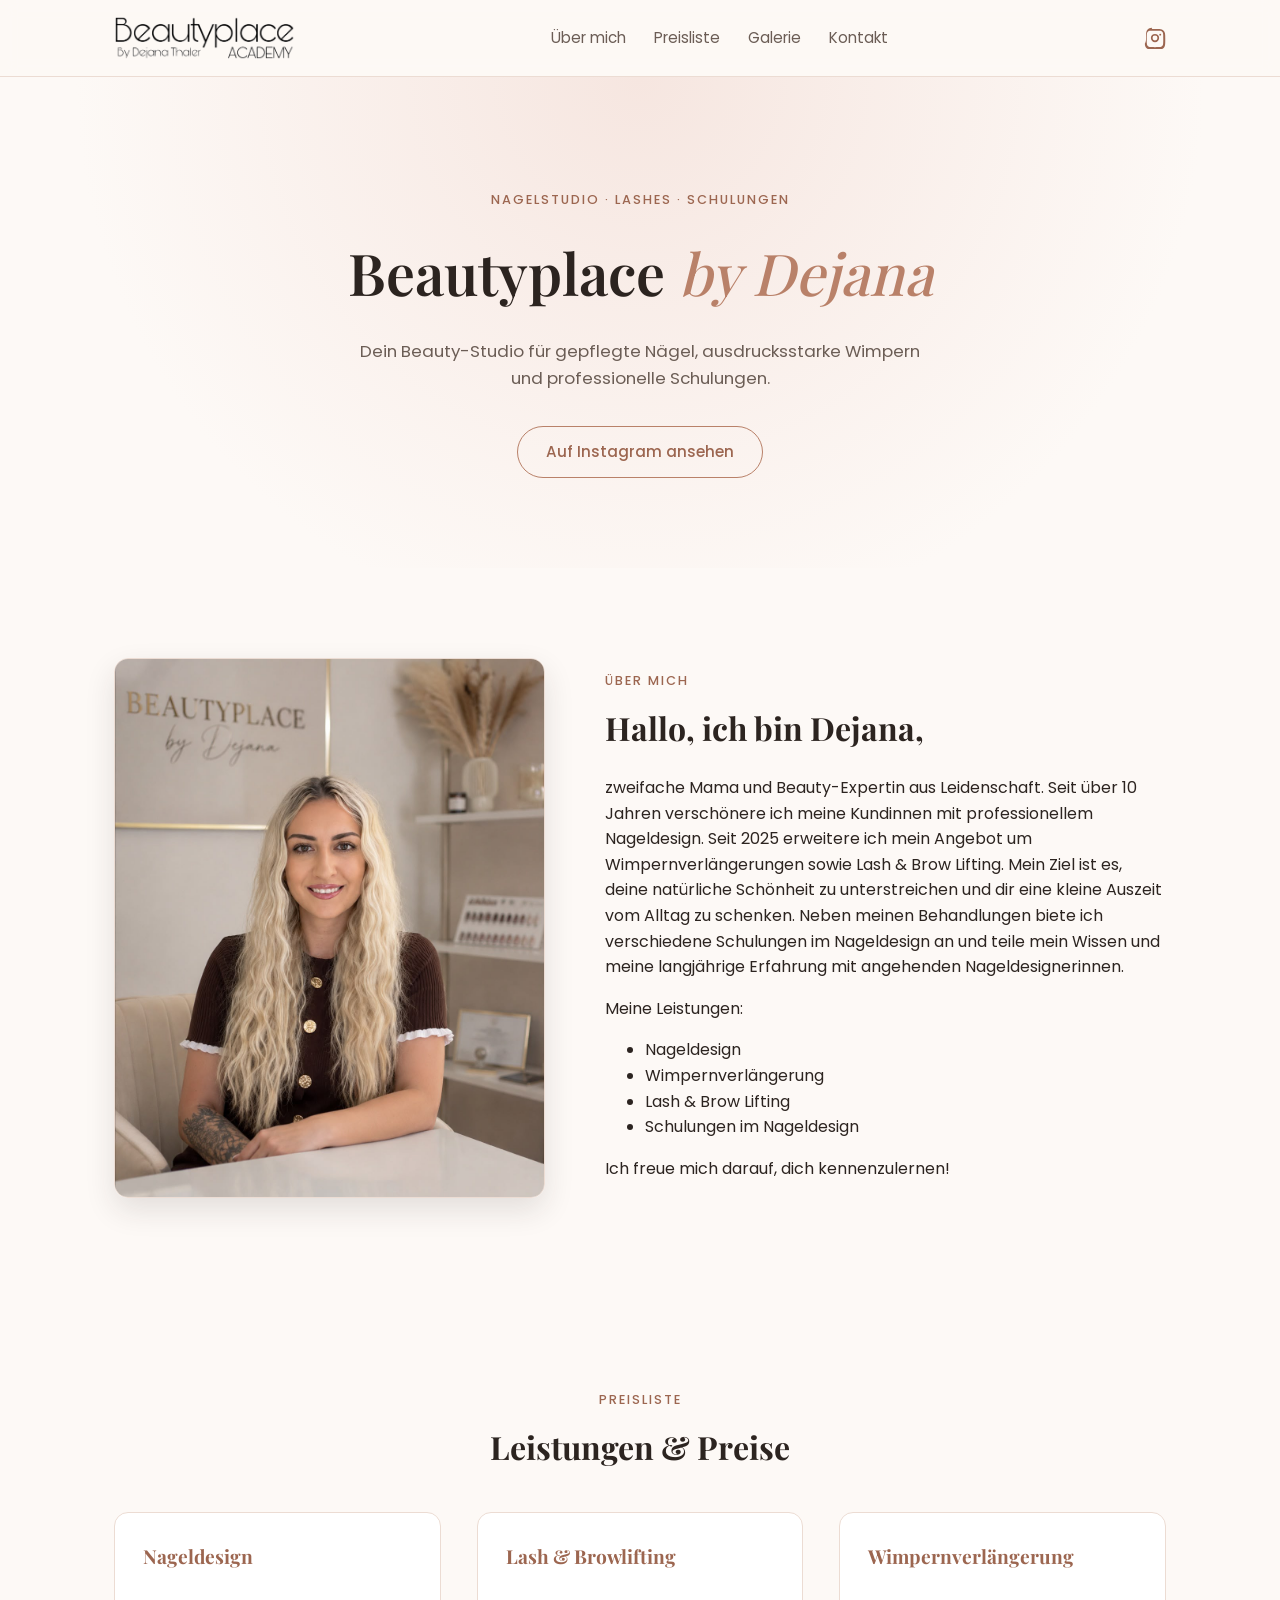
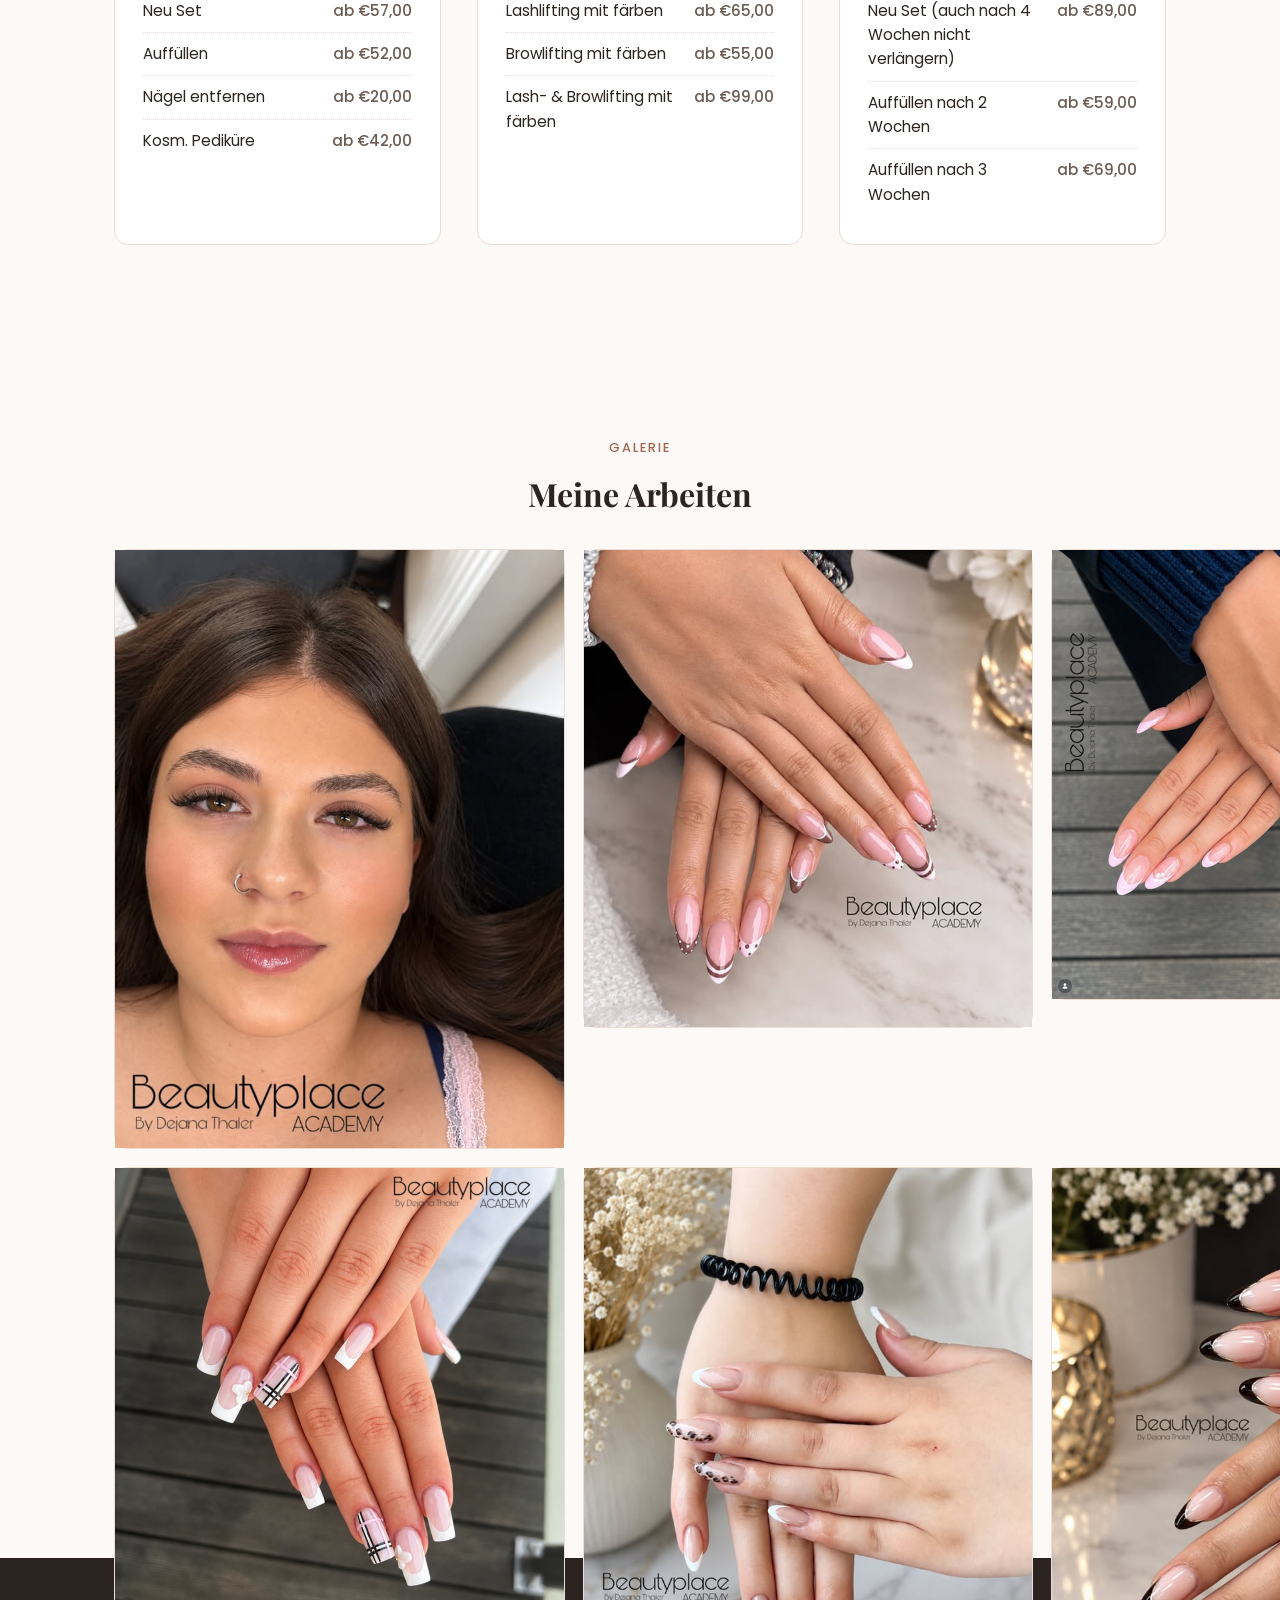
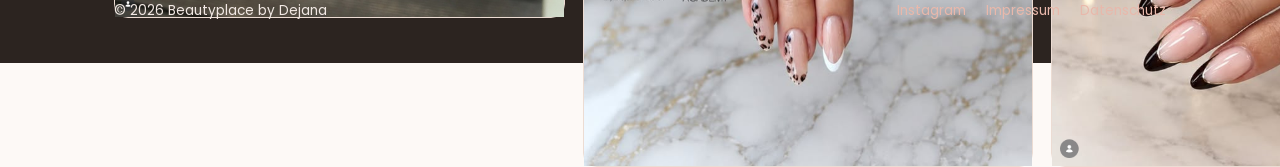
==== commit b4af0b9a: "Impressum + Datenschutz" ====
--- a/index.html
+++ b/index.html
@@ -5,9 +5,6 @@
 <meta name="viewport" content="width=device-width, initial-scale=1.0">
 <title>Beautyplace by Dejana</title>
 <meta name="description" content="Beautyplace by Dejana – Nagelstudio, Lashes &amp; Schulungen. Preisliste, Galerie und Kontakt.">
-<link rel="preconnect" href="https://fonts.googleapis.com">
-<link rel="preconnect" href="https://fonts.gstatic.com" crossorigin>
-<link href="https://fonts.googleapis.com/css2?family=Playfair+Display:wght@500;600;700&family=Poppins:wght@300;400;500;600&display=swap" rel="stylesheet">
 <link rel="stylesheet" href="styles.css">
 </head>
 <body>
@@ -130,7 +127,11 @@
 <footer class="site-footer">
   <div class="container footer-inner">
     <p>&copy; <span id="year"></span> Beautyplace by Dejana</p>
-    <a href="https://www.instagram.com/beautyplace_by_dejana/" target="_blank" rel="noopener">Instagram</a>
+    <div class="footer-links">
+      <a href="https://www.instagram.com/beautyplace_by_dejana/" target="_blank" rel="noopener">Instagram</a>
+      <a href="impressum.html">Impressum</a>
+      <a href="datenschutz.html">Datenschutz</a>
+    </div>
   </div>
 </footer>
 
--- a/styles.css
+++ b/styles.css
@@ -1,3 +1,95 @@
+/* Schriften lokal eingebunden (SIL Open Font License, siehe fonts/OFL-*.txt) */
+/* latin-ext */
+@font-face {
+  font-family: 'Playfair Display';
+  font-style: normal;
+  font-weight: 500 700;
+  font-display: swap;
+  src: url('fonts/playfair-display-latin-ext.woff2') format('woff2');
+  unicode-range: U+0100-02BA, U+02BD-02C5, U+02C7-02CC, U+02CE-02D7, U+02DD-02FF, U+0304, U+0308, U+0329, U+1D00-1DBF, U+1E00-1E9F, U+1EF2-1EFF, U+2020, U+20A0-20AB, U+20AD-20C0, U+2113, U+2C60-2C7F, U+A720-A7FF;
+}
+/* latin */
+@font-face {
+  font-family: 'Playfair Display';
+  font-style: normal;
+  font-weight: 500 700;
+  font-display: swap;
+  src: url('fonts/playfair-display-latin.woff2') format('woff2');
+  unicode-range: U+0000-00FF, U+0131, U+0152-0153, U+02BB-02BC, U+02C6, U+02DA, U+02DC, U+0304, U+0308, U+0329, U+2000-206F, U+20AC, U+2122, U+2191, U+2193, U+2212, U+2215, U+FEFF, U+FFFD;
+}
+/* latin-ext */
+@font-face {
+  font-family: 'Poppins';
+  font-style: normal;
+  font-weight: 300;
+  font-display: swap;
+  src: url('fonts/poppins-300-latin-ext.woff2') format('woff2');
+  unicode-range: U+0100-02BA, U+02BD-02C5, U+02C7-02CC, U+02CE-02D7, U+02DD-02FF, U+0304, U+0308, U+0329, U+1D00-1DBF, U+1E00-1E9F, U+1EF2-1EFF, U+2020, U+20A0-20AB, U+20AD-20C0, U+2113, U+2C60-2C7F, U+A720-A7FF;
+}
+/* latin */
+@font-face {
+  font-family: 'Poppins';
+  font-style: normal;
+  font-weight: 300;
+  font-display: swap;
+  src: url('fonts/poppins-300-latin.woff2') format('woff2');
+  unicode-range: U+0000-00FF, U+0131, U+0152-0153, U+02BB-02BC, U+02C6, U+02DA, U+02DC, U+0304, U+0308, U+0329, U+2000-206F, U+20AC, U+2122, U+2191, U+2193, U+2212, U+2215, U+FEFF, U+FFFD;
+}
+/* latin-ext */
+@font-face {
+  font-family: 'Poppins';
+  font-style: normal;
+  font-weight: 400;
+  font-display: swap;
+  src: url('fonts/poppins-400-latin-ext.woff2') format('woff2');
+  unicode-range: U+0100-02BA, U+02BD-02C5, U+02C7-02CC, U+02CE-02D7, U+02DD-02FF, U+0304, U+0308, U+0329, U+1D00-1DBF, U+1E00-1E9F, U+1EF2-1EFF, U+2020, U+20A0-20AB, U+20AD-20C0, U+2113, U+2C60-2C7F, U+A720-A7FF;
+}
+/* latin */
+@font-face {
+  font-family: 'Poppins';
+  font-style: normal;
+  font-weight: 400;
+  font-display: swap;
+  src: url('fonts/poppins-400-latin.woff2') format('woff2');
+  unicode-range: U+0000-00FF, U+0131, U+0152-0153, U+02BB-02BC, U+02C6, U+02DA, U+02DC, U+0304, U+0308, U+0329, U+2000-206F, U+20AC, U+2122, U+2191, U+2193, U+2212, U+2215, U+FEFF, U+FFFD;
+}
+/* latin-ext */
+@font-face {
+  font-family: 'Poppins';
+  font-style: normal;
+  font-weight: 500;
+  font-display: swap;
+  src: url('fonts/poppins-500-latin-ext.woff2') format('woff2');
+  unicode-range: U+0100-02BA, U+02BD-02C5, U+02C7-02CC, U+02CE-02D7, U+02DD-02FF, U+0304, U+0308, U+0329, U+1D00-1DBF, U+1E00-1E9F, U+1EF2-1EFF, U+2020, U+20A0-20AB, U+20AD-20C0, U+2113, U+2C60-2C7F, U+A720-A7FF;
+}
+/* latin */
+@font-face {
+  font-family: 'Poppins';
+  font-style: normal;
+  font-weight: 500;
+  font-display: swap;
+  src: url('fonts/poppins-500-latin.woff2') format('woff2');
+  unicode-range: U+0000-00FF, U+0131, U+0152-0153, U+02BB-02BC, U+02C6, U+02DA, U+02DC, U+0304, U+0308, U+0329, U+2000-206F, U+20AC, U+2122, U+2191, U+2193, U+2212, U+2215, U+FEFF, U+FFFD;
+}
+/* latin-ext */
+@font-face {
+  font-family: 'Poppins';
+  font-style: normal;
+  font-weight: 600;
+  font-display: swap;
+  src: url('fonts/poppins-600-latin-ext.woff2') format('woff2');
+  unicode-range: U+0100-02BA, U+02BD-02C5, U+02C7-02CC, U+02CE-02D7, U+02DD-02FF, U+0304, U+0308, U+0329, U+1D00-1DBF, U+1E00-1E9F, U+1EF2-1EFF, U+2020, U+20A0-20AB, U+20AD-20C0, U+2113, U+2C60-2C7F, U+A720-A7FF;
+}
+/* latin */
+@font-face {
+  font-family: 'Poppins';
+  font-style: normal;
+  font-weight: 600;
+  font-display: swap;
+  src: url('fonts/poppins-600-latin.woff2') format('woff2');
+  unicode-range: U+0000-00FF, U+0131, U+0152-0153, U+02BB-02BC, U+02C6, U+02DA, U+02DC, U+0304, U+0308, U+0329, U+2000-206F, U+20AC, U+2122, U+2191, U+2193, U+2212, U+2215, U+FEFF, U+FFFD;
+}
+
 :root {
   --blush: #f6e6e0;
   --blush-dark: #e8b8ab;
@@ -300,6 +392,49 @@
   margin: 0;
 }
 
+/* Impressum */
+.impressum { padding-top: 70px; }
+.impressum-inner { max-width: 760px; }
+.impressum h1 {
+  font-size: clamp(2rem, 4vw, 2.6rem);
+  font-weight: 600;
+  margin-bottom: 30px;
+}
+.impressum-card {
+  background: #fff;
+  border: 1px solid var(--border);
+  border-radius: var(--radius);
+  padding: 28px;
+}
+.impressum-block {
+  padding: 18px 0;
+  border-bottom: 1px dotted var(--border);
+  font-size: 0.95rem;
+}
+.impressum-block:first-child { padding-top: 0; }
+.impressum-block:last-child { padding-bottom: 0; border-bottom: none; }
+.impressum-block p { margin: 0 0 10px; }
+.impressum-block p:last-child { margin-bottom: 0; }
+.impressum-card h2 {
+  font-size: 1.1rem;
+  color: var(--rose-gold-dark);
+  margin-bottom: 10px;
+}
+.impressum-list {
+  list-style: none;
+  margin: 0 0 10px;
+  padding: 0;
+  display: flex;
+  flex-direction: column;
+  gap: 10px;
+}
+.impressum-list span {
+  display: block;
+  color: var(--ink-soft);
+  font-size: 0.88rem;
+}
+.impressum-block a { color: var(--rose-gold-dark); text-decoration: underline; }
+
 /* Footer */
 .site-footer {
   background: var(--ink);
@@ -310,9 +445,12 @@
   display: flex;
   justify-content: space-between;
   align-items: center;
+  flex-wrap: wrap;
+  gap: 12px 24px;
   font-size: 0.85rem;
 }
 .footer-inner a { color: var(--blush-dark); }
+.footer-links { display: flex; gap: 20px; }
 
 /* Responsive */
 @media (max-width: 780px) {
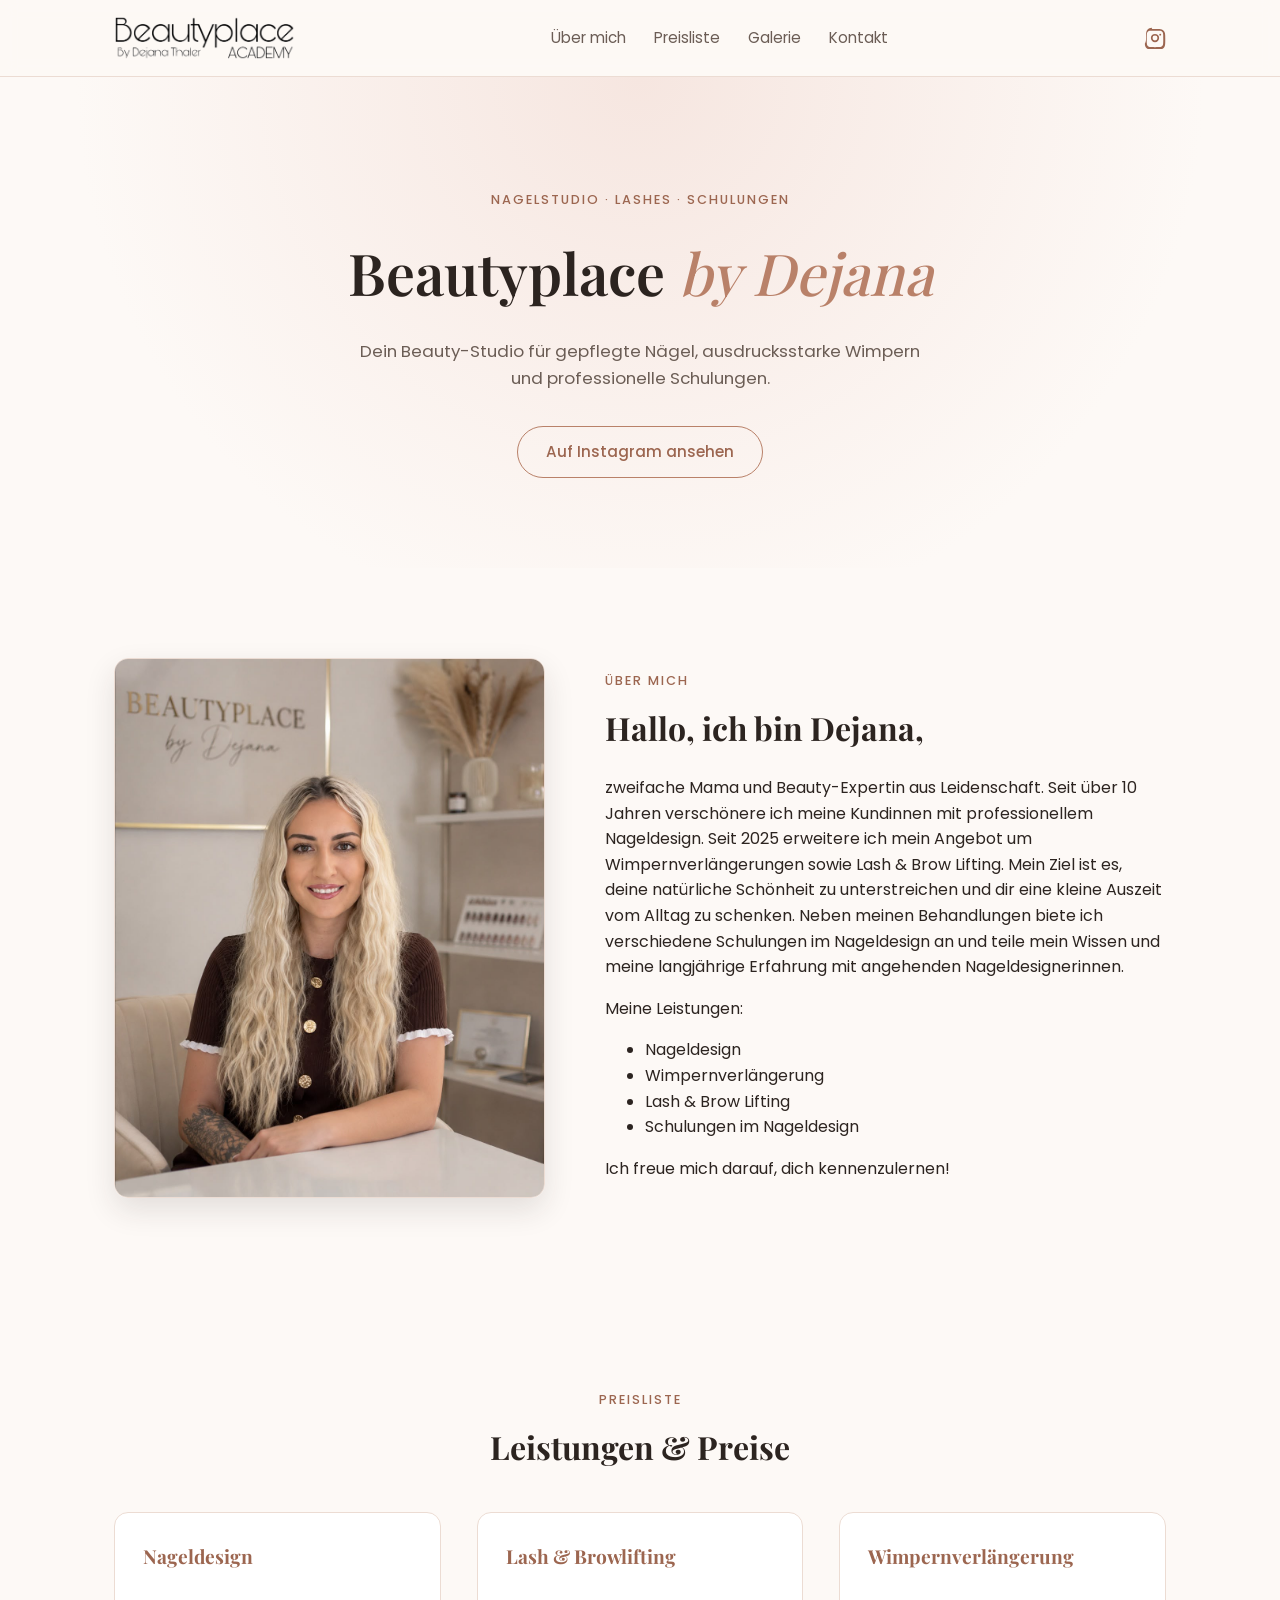
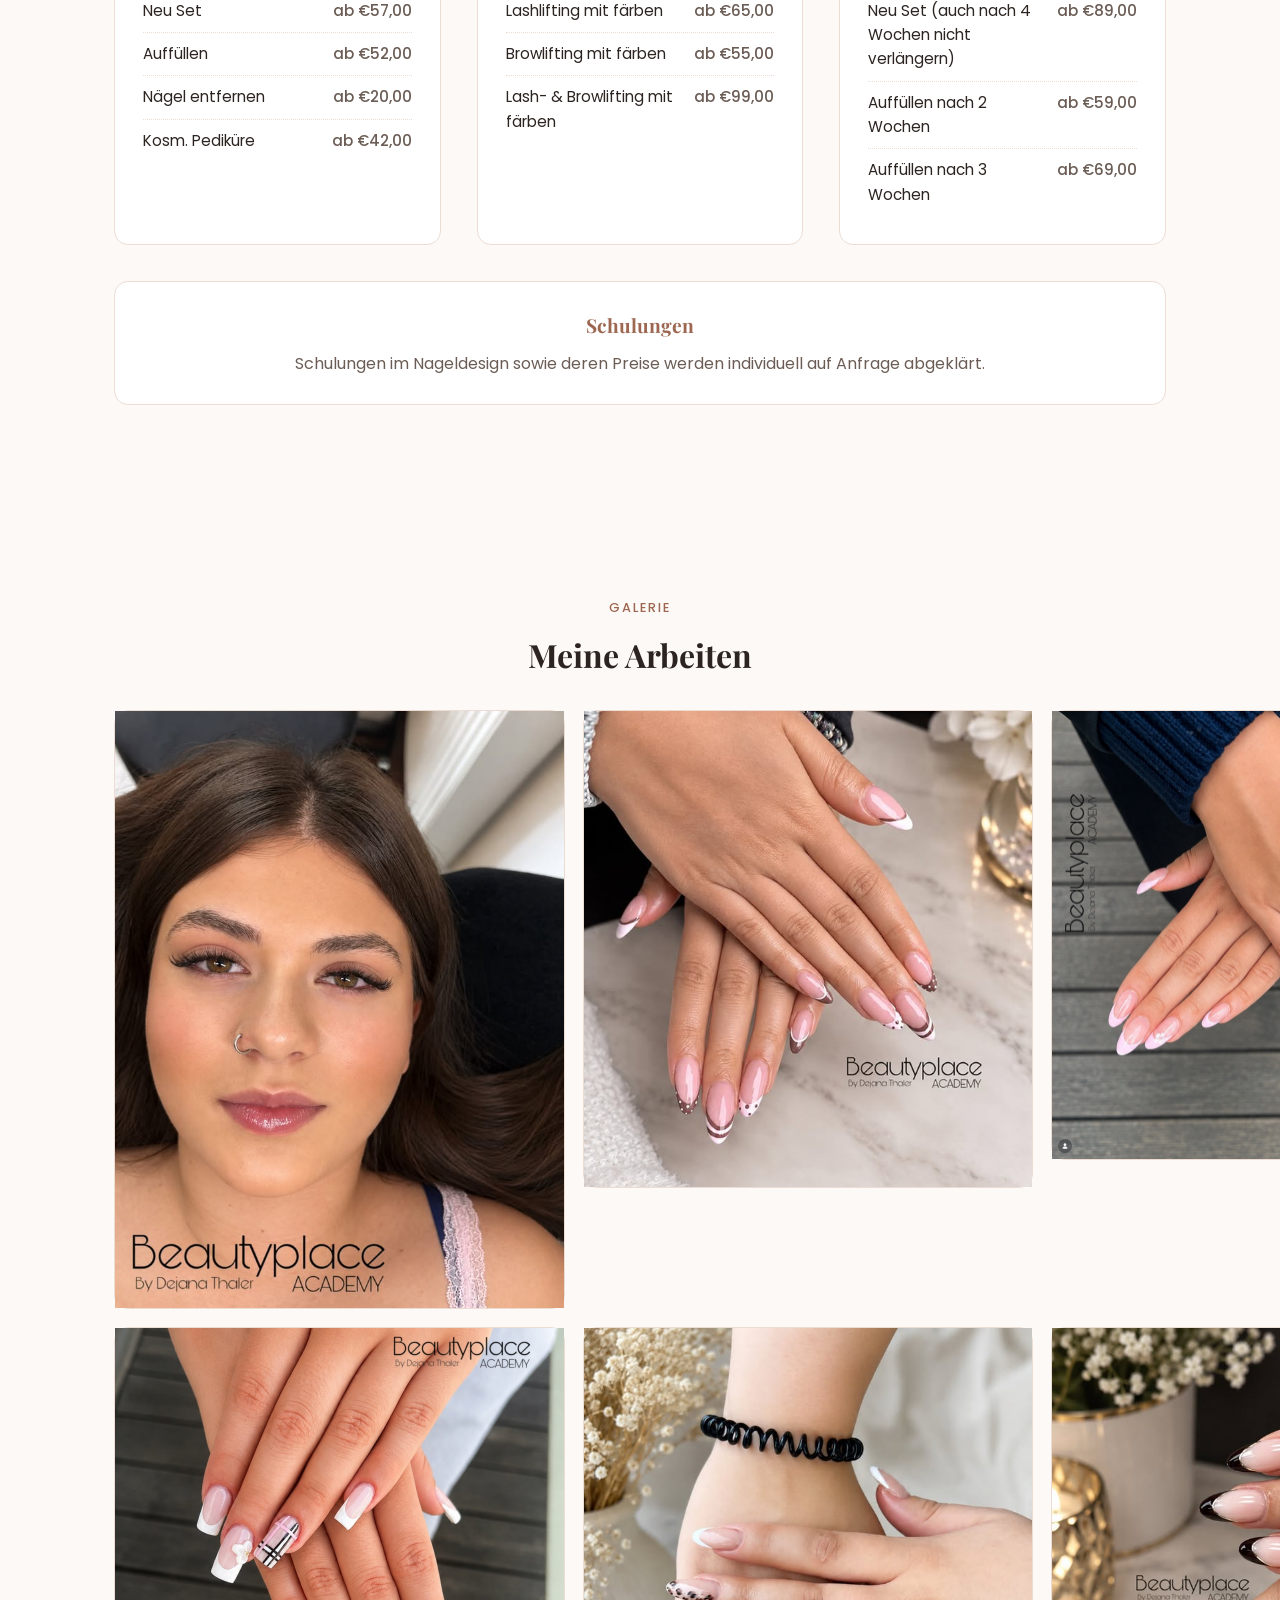
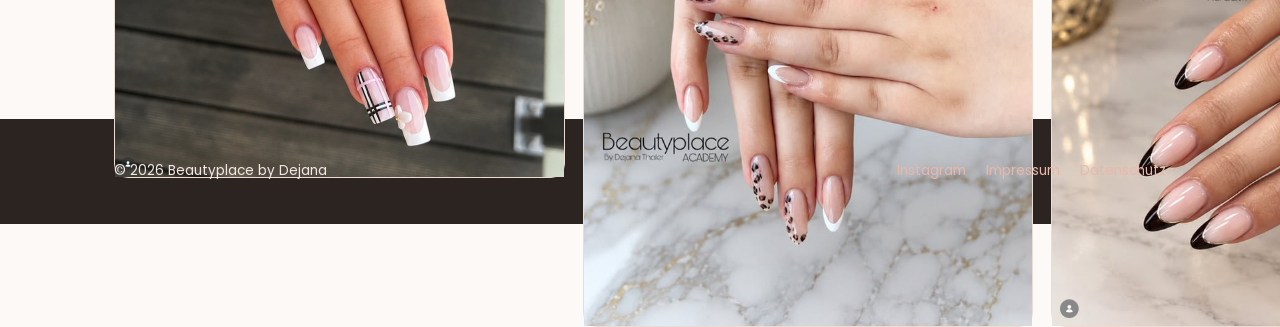
==== commit 124ebb30: "Schulungen" ====
--- a/index.html
+++ b/index.html
@@ -104,6 +104,11 @@
           </ul>
         </div>
       </div>
+
+      <div class="price-note">
+        <h3>Schulungen</h3>
+        <p>Schulungen im Nageldesign sowie deren Preise werden individuell auf Anfrage abgeklärt.</p>
+      </div>
     </div>
   </section>
 
--- a/styles.css
+++ b/styles.css
@@ -322,6 +322,23 @@
   color: var(--ink-soft);
   font-weight: 500;
   white-space: nowrap;
+}
+.price-note {
+  margin-top: 36px;
+  background: #fff;
+  border: 1px solid var(--border);
+  border-radius: var(--radius);
+  padding: 28px;
+  text-align: center;
+}
+.price-note h3 {
+  font-size: 1.2rem;
+  color: var(--rose-gold-dark);
+  margin-bottom: 10px;
+}
+.price-note p {
+  margin: 0;
+  color: var(--ink-soft);
 }
 
 /* Galerie */
